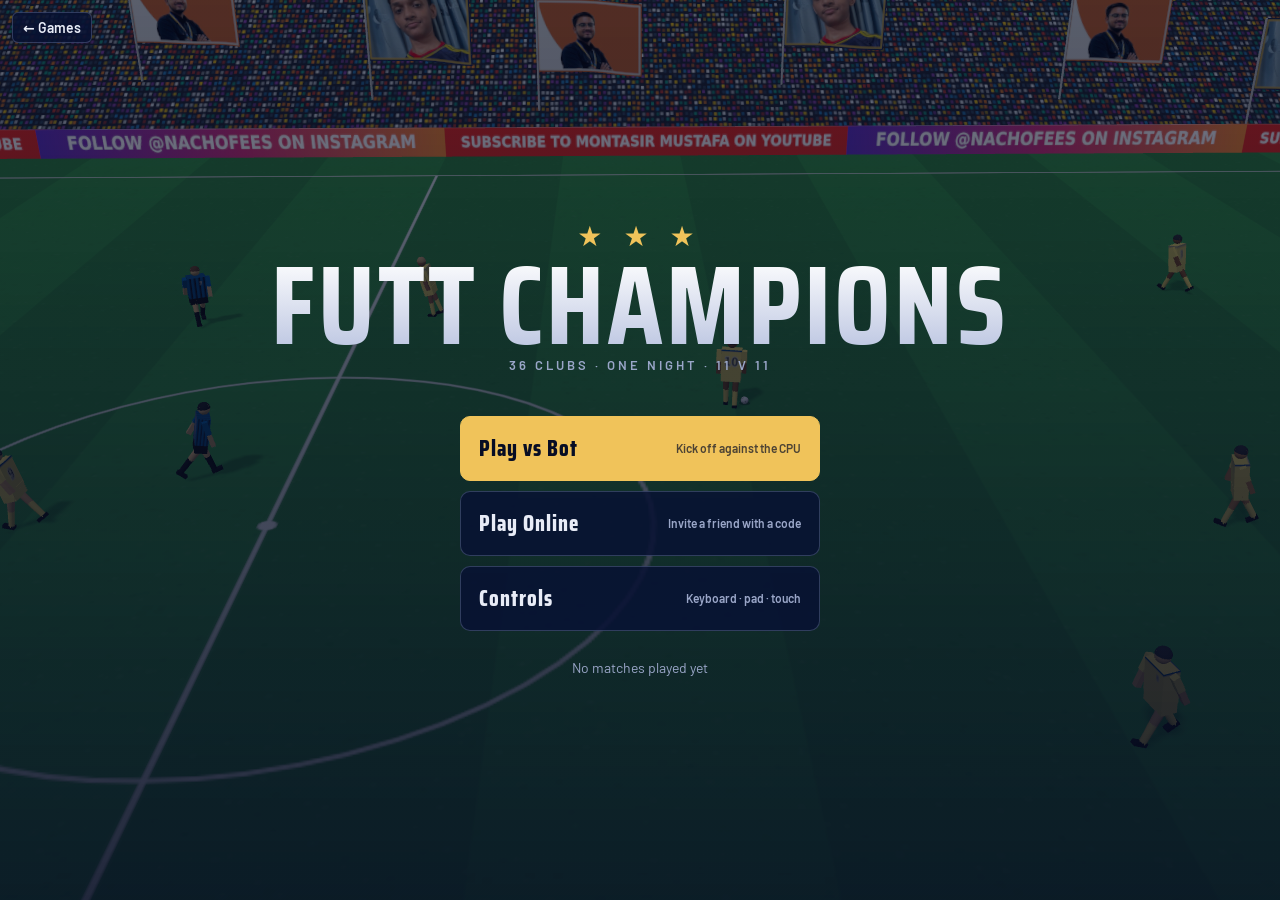
==== games/champions/index.html @ 83444373 "Champions phase 2: offside, fouls, cards, free kicks and penalties - Offside: positions are snapshot" ====
<!DOCTYPE html>
<html lang="en">
<head>
<meta charset="UTF-8">
<meta name="viewport" content="width=device-width, initial-scale=1.0, user-scalable=no, viewport-fit=cover">
<title>Futt Champions · Futt Sepia Games</title>
<link rel="preconnect" href="https://fonts.googleapis.com">
<link href="https://fonts.googleapis.com/css2?family=Saira+Condensed:wght@600;800&family=Barlow:wght@400;600;700&display=swap" rel="stylesheet">
<style>
  /* Night-match broadcast look: deep navy, silver type, a gold "star" accent */
  :root {
    --night: #070d24; --navy: #0f1c46; --panel: rgba(9, 18, 52, .86); --line: rgba(190, 205, 255, .22);
    --silver: #e8ecf7; --muted: #9aa6c8; --gold: #f0c35a; --you: #38bdf8; --them: #ff5d5d; --good: #4ade80;
    --display: "Saira Condensed", "Arial Narrow", "Roboto Condensed", system-ui, sans-serif;
    --body: "Barlow", system-ui, -apple-system, "Segoe UI", sans-serif;
    color-scheme: dark;
  }
  * { box-sizing: border-box; }
  html, body { margin: 0; height: 100%; overflow: hidden; background: var(--night); color: var(--silver); font-family: var(--body); }
  body { touch-action: none; user-select: none; -webkit-user-select: none; }
  #stage { position: fixed; inset: 0; }
  #stage canvas { display: block; }
  button { font: inherit; color: inherit; cursor: pointer; }
  button:focus-visible, input:focus-visible { outline: 2px solid var(--gold); outline-offset: 2px; }
  .hidden { display: none !important; }

  /* ---------- HUD ---------- */
  #hud { position: fixed; inset: 0; pointer-events: none; }
  .scoreboard {
    position: absolute; top: max(12px, env(safe-area-inset-top)); left: max(12px, env(safe-area-inset-left));
    display: flex; align-items: stretch; font-family: var(--display); font-weight: 800; font-size: 22px;
    background: var(--panel); border: 1px solid var(--line); border-radius: 8px; overflow: hidden;
    box-shadow: 0 6px 20px rgba(0,0,0,.35);
  }
  .sb-team { display: flex; align-items: center; gap: 8px; padding: 4px 12px; letter-spacing: .5px; }
  .sb-kit { width: 12px; height: 22px; border-radius: 2px; border: 1px solid rgba(255,255,255,.4); }
  .sb-red { color: #ff4d4d; font-size: 16px; letter-spacing: 1px; }
  .sb-red:empty { display: none; }
  .sb-score { background: var(--silver); color: var(--night); padding: 4px 12px; font-variant-numeric: tabular-nums; }
  .sb-clock { padding: 4px 12px; color: var(--gold); font-variant-numeric: tabular-nums; min-width: 56px; text-align: center; border-left: 1px solid var(--line); }
  #netStat { position: absolute; top: max(12px, env(safe-area-inset-top)); right: max(12px, env(safe-area-inset-right)); font-size: 13px; color: var(--muted); background: var(--panel); padding: 4px 10px; border-radius: 6px; }
  #banner {
    position: absolute; left: 50%; top: 26%; transform: translate(-50%, -50%);
    font-family: var(--display); font-weight: 800; text-align: center; text-shadow: 0 4px 24px rgba(0,0,0,.6);
    opacity: 0; transition: opacity .25s, transform .25s; white-space: nowrap;
  }
  #banner.show { opacity: 1; transform: translate(-50%, -50%) scale(1.04); }
  #banner .big { font-size: clamp(44px, 10vw, 110px); line-height: .95; letter-spacing: 2px; color: var(--gold); }
  #banner .small { font-size: clamp(16px, 2.6vw, 24px); color: var(--silver); letter-spacing: 1px; }
  #hint {
    position: absolute; left: 50%; bottom: max(18px, env(safe-area-inset-bottom)); transform: translateX(-50%);
    background: var(--panel); border: 1px solid var(--line); padding: 6px 14px; border-radius: 999px; font-size: 14px;
    opacity: 0; transition: opacity .3s; white-space: nowrap;
  }
  #hint.show { opacity: 1; }
  #power { position: absolute; left: 50%; bottom: max(58px, calc(env(safe-area-inset-bottom) + 50px)); transform: translateX(-50%); width: 220px; height: 10px; border-radius: 6px; background: rgba(0,0,0,.5); border: 1px solid var(--line); overflow: hidden; opacity: 0; }
  #power.show { opacity: 1; }
  #power i { display: block; height: 100%; width: 0; background: linear-gradient(90deg, var(--good), var(--gold) 70%, var(--them)); }
  #radar { position: absolute; right: max(12px, env(safe-area-inset-right)); bottom: max(12px, env(safe-area-inset-bottom)); width: 210px; height: 136px; border-radius: 6px; border: 1px solid var(--line); background: rgba(20, 70, 35, .55); }

  /* ---------- touch controls ---------- */
  #touch { position: fixed; inset: 0; pointer-events: none; display: none; }
  body.touch.playing #touch { display: block; }
  body.touch.playing #radar { width: 150px; height: 97px; top: max(54px, env(safe-area-inset-top)); bottom: auto; }
  .stick { position: absolute; left: max(22px, env(safe-area-inset-left)); bottom: max(22px, env(safe-area-inset-bottom)); width: 128px; height: 128px; border-radius: 50%; background: rgba(255,255,255,.12); border: 2px solid rgba(255,255,255,.35); pointer-events: auto; }
  .knob { position: absolute; left: 39px; top: 39px; width: 50px; height: 50px; border-radius: 50%; background: rgba(255,255,255,.75); }
  .tbtns { position: absolute; right: max(16px, env(safe-area-inset-right)); bottom: max(16px, env(safe-area-inset-bottom)); display: grid; grid-template-columns: repeat(3, 64px); gap: 10px; pointer-events: auto; }
  .tbtn { width: 64px; height: 64px; border-radius: 50%; border: 2px solid rgba(255,255,255,.5); background: rgba(15, 28, 70, .65); font-family: var(--display); font-weight: 800; font-size: 14px; letter-spacing: .5px; }
  .tbtn.down { background: rgba(240, 195, 90, .7); color: var(--night); }
  .tbtn.shoot { background: rgba(255, 93, 93, .55); }
  #touchPause { position: absolute; top: max(12px, env(safe-area-inset-top)); right: max(12px, env(safe-area-inset-right)); pointer-events: auto; width: 40px; height: 40px; border-radius: 8px; border: 1px solid var(--line); background: var(--panel); }

  /* ---------- screens ---------- */
  .screen {
    position: fixed; inset: 0; overflow-y: auto; display: flex; flex-direction: column; align-items: center;
    padding: max(20px, env(safe-area-inset-top)) max(16px, env(safe-area-inset-right)) max(20px, env(safe-area-inset-bottom)) max(16px, env(safe-area-inset-left));
    background: linear-gradient(180deg, rgba(7,13,36,.55), rgba(7,13,36,.88));
  }
  .screen.center { justify-content: center; }
  .wrap { width: 100%; max-width: 980px; display: flex; flex-direction: column; gap: 18px; }
  .back { position: fixed; top: max(12px, env(safe-area-inset-top)); left: max(12px, env(safe-area-inset-left)); color: var(--silver); text-decoration: none; font-weight: 600; font-size: 14px; padding: 6px 10px; border-radius: 6px; border: 1px solid var(--line); background: var(--panel); z-index: 5; }
  .logo { font-family: var(--display); font-weight: 800; text-align: center; line-height: .9; }
  .logo .star { color: var(--gold); font-size: 28px; letter-spacing: 8px; }
  .logo h1 { margin: 6px 0 4px; font-size: clamp(54px, 12vw, 112px); letter-spacing: 3px; background: linear-gradient(180deg, #ffffff, #b9c3e0); -webkit-background-clip: text; background-clip: text; color: transparent; }
  .logo p { margin: 0; font-family: var(--body); font-weight: 600; color: var(--muted); letter-spacing: 3px; text-transform: uppercase; font-size: 13px; }
  .menu { display: flex; flex-direction: column; gap: 10px; width: min(360px, 100%); margin: 26px auto 0; }
  .mbtn {
    display: flex; justify-content: space-between; align-items: center; padding: 14px 18px; border-radius: 10px;
    border: 1px solid var(--line); background: var(--panel); font-family: var(--display); font-weight: 800; font-size: 22px; letter-spacing: 1px; text-align: left;
  }
  .mbtn small { font-family: var(--body); font-weight: 600; font-size: 12px; color: var(--muted); letter-spacing: 0; }
  .mbtn:hover, .mbtn:focus-visible { border-color: var(--gold); background: rgba(240,195,90,.12); }
  .mbtn.primary { background: var(--gold); color: var(--night); border-color: var(--gold); }
  .mbtn.primary small { color: rgba(7,13,36,.7); }
  .record { text-align: center; color: var(--muted); font-size: 14px; margin-top: 10px; font-variant-numeric: tabular-nums; }
  h2 { font-family: var(--display); font-weight: 800; font-size: 34px; letter-spacing: 1px; margin: 0; text-wrap: balance; }
  .topbar { display: flex; justify-content: space-between; align-items: center; gap: 12px; flex-wrap: wrap; padding-top: 34px; }

  .matchup { display: grid; grid-template-columns: 1fr auto 1fr; gap: 12px; align-items: stretch; }
  .side {
    border: 2px solid var(--line); border-radius: 12px; background: var(--panel); padding: 14px; display: flex; gap: 12px; align-items: center; text-align: left; min-width: 0;
  }
  .side.picking { border-color: var(--gold); box-shadow: 0 0 0 3px rgba(240,195,90,.18); }
  .side .shirt { width: 44px; height: 54px; border-radius: 6px 6px 4px 4px; flex: none; border: 1px solid rgba(255,255,255,.35); }
  .side .lbl { font-size: 11px; letter-spacing: 2px; color: var(--muted); text-transform: uppercase; font-weight: 700; }
  .side .nm { font-family: var(--display); font-weight: 800; font-size: 24px; line-height: 1.05; overflow: hidden; text-overflow: ellipsis; white-space: nowrap; }
  .side .rt { font-size: 13px; color: var(--muted); }
  .vs { align-self: center; font-family: var(--display); font-weight: 800; color: var(--gold); font-size: 26px; }
  .opts { display: flex; gap: 18px; flex-wrap: wrap; align-items: center; }
  .seg { display: inline-flex; border: 1px solid var(--line); border-radius: 8px; overflow: hidden; }
  .seg button { border: 0; background: transparent; padding: 8px 14px; font-weight: 700; font-size: 14px; }
  .seg button.on { background: var(--silver); color: var(--night); }
  .optlbl { font-size: 12px; letter-spacing: 1.5px; text-transform: uppercase; color: var(--muted); font-weight: 700; margin-right: 8px; }
  .search { flex: 1; min-width: 160px; padding: 9px 12px; border-radius: 8px; border: 1px solid var(--line); background: rgba(0,0,0,.25); color: var(--silver); font: inherit; }
  .grid { display: grid; grid-template-columns: repeat(auto-fill, minmax(150px, 1fr)); gap: 8px; }
  .club { display: flex; align-items: center; gap: 10px; padding: 8px 10px; border-radius: 8px; border: 1px solid var(--line); background: rgba(9,18,52,.7); text-align: left; min-width: 0; }
  .club:hover, .club:focus-visible { border-color: var(--silver); }
  .club.sel-you { border-color: var(--you); box-shadow: inset 0 0 0 1px var(--you); }
  .club.sel-them { border-color: var(--them); box-shadow: inset 0 0 0 1px var(--them); }
  .club .shirt { width: 22px; height: 28px; border-radius: 4px 4px 2px 2px; flex: none; border: 1px solid rgba(255,255,255,.35); }
  .club .cn { font-weight: 700; font-size: 14px; line-height: 1.15; overflow: hidden; text-overflow: ellipsis; white-space: nowrap; }
  .club .cm { font-size: 11px; color: var(--muted); font-variant-numeric: tabular-nums; }
  .club > div { min-width: 0; }
  .actions { display: flex; gap: 10px; justify-content: flex-end; flex-wrap: wrap; position: sticky; bottom: 0; padding: 12px 0 4px; background: linear-gradient(180deg, transparent, rgba(7,13,36,.95) 40%); }
  .btn { padding: 12px 22px; border-radius: 10px; border: 1px solid var(--line); background: var(--panel); font-family: var(--display); font-weight: 800; font-size: 20px; letter-spacing: 1px; }
  .btn.primary { background: var(--gold); color: var(--night); border-color: var(--gold); }
  .btn:disabled { opacity: .45; cursor: not-allowed; }

  .card { width: min(520px, 100%); background: var(--panel); border: 1px solid var(--line); border-radius: 14px; padding: 22px; display: flex; flex-direction: column; gap: 14px; }
  .result { display: grid; grid-template-columns: 1fr auto 1fr; align-items: center; gap: 10px; font-family: var(--display); font-weight: 800; }
  .result .t { font-size: 22px; text-align: center; overflow: hidden; text-overflow: ellipsis; }
  .result .s { font-size: 54px; color: var(--gold); font-variant-numeric: tabular-nums; }
  .stats { width: 100%; border-collapse: collapse; font-variant-numeric: tabular-nums; }
  .stats td { padding: 6px 4px; border-top: 1px solid var(--line); }
  .stats td:first-child, .stats td:last-child { width: 60px; font-weight: 700; }
  .stats td:last-child { text-align: right; }
  .stats td:nth-child(2) { text-align: center; color: var(--muted); font-size: 13px; text-transform: uppercase; letter-spacing: 1px; }
  .scorers { color: var(--muted); font-size: 14px; text-align: center; }
  .keys { display: grid; grid-template-columns: auto 1fr; gap: 6px 16px; font-size: 15px; }
  .keys kbd { font-family: var(--body); font-weight: 700; background: rgba(255,255,255,.1); border: 1px solid var(--line); border-radius: 5px; padding: 1px 7px; font-size: 13px; white-space: nowrap; }
  .note { color: var(--muted); font-size: 13px; line-height: 1.5; margin: 0; }
  @media (max-width: 640px) {
    .matchup { grid-template-columns: 1fr; }
    .vs { display: none; }
    #radar { width: 150px; height: 97px; }
    .scoreboard { font-size: 18px; }
  }
  @media (prefers-reduced-motion: reduce) { #banner, #hint { transition: none; } }
</style>
</head>
<body>
<div id="stage"></div>

<div id="hud" class="hidden">
  <div class="scoreboard">
    <div class="sb-team"><span class="sb-kit" id="sbKitH"></span><span id="sbH">HOM</span><span class="sb-red" id="sbRedH"></span></div>
    <div class="sb-score"><span id="sbScore">0 - 0</span></div>
    <div class="sb-team"><span class="sb-red" id="sbRedA"></span><span id="sbA">AWY</span><span class="sb-kit" id="sbKitA"></span></div>
    <div class="sb-clock" id="sbClock">0'</div>
  </div>
  <div id="netStat" class="hidden"></div>
  <div id="banner"><div class="big" id="bnBig"></div><div class="small" id="bnSmall"></div></div>
  <div id="power"><i id="powerFill"></i></div>
  <div id="hint"></div>
  <canvas id="radar" width="420" height="272"></canvas>
</div>

<div id="touch">
  <div class="stick"><div class="knob"></div></div>
  <div class="tbtns">
    <button class="tbtn" data-act="switch">SWITCH</button>
    <button class="tbtn" data-act="through">THRU</button>
    <button class="tbtn" data-act="sprint">SPRINT</button>
    <span></span>
    <button class="tbtn" data-act="pass">PASS</button>
    <button class="tbtn shoot" data-act="shoot">SHOOT</button>
  </div>
  <button id="touchPause" aria-label="Pause">❚❚</button>
</div>

<!-- main menu -->
<section class="screen center" id="scrTitle">
  <a class="back" href="../../index.html">← Games</a>
  <div class="wrap">
    <div class="logo">
      <div class="star">★ ★ ★</div>
      <h1>FUTT CHAMPIONS</h1>
      <p>36 clubs · one night · 11 v 11</p>
    </div>
    <div class="menu">
      <button class="mbtn primary" id="btnBot">Play vs Bot <small>Kick off against the CPU</small></button>
      <button class="mbtn" id="btnOnline">Play Online <small>Invite a friend with a code</small></button>
      <button class="mbtn" id="btnControls">Controls <small>Keyboard · pad · touch</small></button>
    </div>
    <div class="record" id="record"></div>
  </div>
</section>

<!-- team select -->
<section class="screen hidden" id="scrTeams">
  <div class="wrap">
    <div class="topbar">
      <h2 id="teamsTitle">Choose your clubs</h2>
      <button class="btn" id="teamsBack">Back</button>
    </div>
    <div class="matchup">
      <button class="side picking" id="sideYou"><span class="shirt"></span><span><div class="lbl">You</div><div class="nm">—</div><div class="rt"></div></span></button>
      <div class="vs">VS</div>
      <button class="side" id="sideThem"><span class="shirt"></span><span><div class="lbl">Opponent</div><div class="nm">—</div><div class="rt"></div></span></button>
    </div>
    <div class="opts" id="botOpts">
      <span><span class="optlbl">Difficulty</span><span class="seg" id="segDiff"><button data-v="easy">Easy</button><button data-v="normal" class="on">Normal</button><button data-v="hard">Hard</button></span></span>
      <span><span class="optlbl">Match</span><span class="seg" id="segLen"><button data-v="90">3 min</button><button data-v="180" class="on">6 min</button><button data-v="300">10 min</button></span></span>
      <button class="btn" id="btnRandom" style="font-size:16px;padding:8px 14px">Random opponent</button>
    </div>
    <input class="search" id="search" placeholder="Search clubs or countries (e.g. ENG)" aria-label="Search clubs" autocomplete="off">
    <div class="grid" id="clubGrid"></div>
    <div class="actions"><button class="btn primary" id="btnKickoff">Kick Off ▸</button></div>
  </div>
</section>

<!-- online lobby (filled in by net.js) -->
<section class="screen hidden" id="scrOnline">
  <div class="wrap" id="onlineWrap"></div>
</section>

<!-- controls -->
<section class="screen center hidden" id="scrControls">
  <div class="card">
    <h2>Controls</h2>
    <div class="keys">
      <span><kbd>W A S D</kbd> / <kbd>Arrows</kbd></span><span>Move</span>
      <span><kbd>Shift</kbd></span><span>Sprint</span>
      <span><kbd>J</kbd> / <kbd>Z</kbd></span><span>Pass · tackle when defending</span>
      <span><kbd>L</kbd> / <kbd>C</kbd></span><span>Through ball</span>
      <span><kbd>K</kbd> / <kbd>X</kbd> (hold)</span><span>Shoot (hold for power) · hold sideways to curl a finesse shot · slide tackle when defending</span>
      <span><kbd>Q</kbd> / <kbd>Space</kbd></span><span>Switch player · hold on the ball to shield it · cycle curl at free kicks</span>
      <span><kbd>P</kbd> / <kbd>Esc</kbd></span><span>Pause</span>
      <span><kbd>M</kbd></span><span>Mute sound</span>
    </div>
    <p class="note">Gamepad: left stick move, A pass, B shoot, Y through ball, LB switch, RB/RT sprint, Start pause.<br>
      Touch: stick on the left, buttons on the right. Pass and shoot in the direction you are holding. Hold sideways while shooting to curl it at a post.<br>
      Press Shoot or Pass as a high ball or pass arrives to head it, volley it or play it first time. Free kicks near goal and penalties: aim the gold target, set curl with Switch, hold Shoot for power.</p>
    <button class="btn primary" id="controlsBack">Got it</button>
  </div>
</section>

<!-- pause -->
<section class="screen center hidden" id="scrPause">
  <div class="card">
    <h2>Paused</h2>
    <button class="mbtn primary" id="btnResume">Resume</button>
    <button class="mbtn" id="btnRestart">Restart match</button>
    <button class="mbtn" id="btnQuit">Quit to menu</button>
  </div>
</section>

<!-- full time -->
<section class="screen center hidden" id="scrFull">
  <div class="card">
    <div class="optlbl" style="text-align:center" id="ftLabel">Full time</div>
    <div class="result"><div class="t" id="ftH"></div><div class="s" id="ftScore"></div><div class="t" id="ftA"></div></div>
    <div class="scorers" id="ftScorers"></div>
    <table class="stats" id="ftStats"></table>
    <div class="menu" style="margin-top:4px" id="ftBtns"></div>
  </div>
</section>

<script src="../shared/lib/three.min.js"></script>
<script src="../shared/lib/peerjs.min.js"></script>
<script src="js/teams.js"></script>
<script src="js/flags.js"></script>
<script src="js/sim.js"></script>
<script src="js/render.js"></script>
<script src="js/audio.js"></script>
<script src="js/input.js"></script>
<script src="js/net.js"></script>
<script src="js/app.js"></script>
</body>
</html>
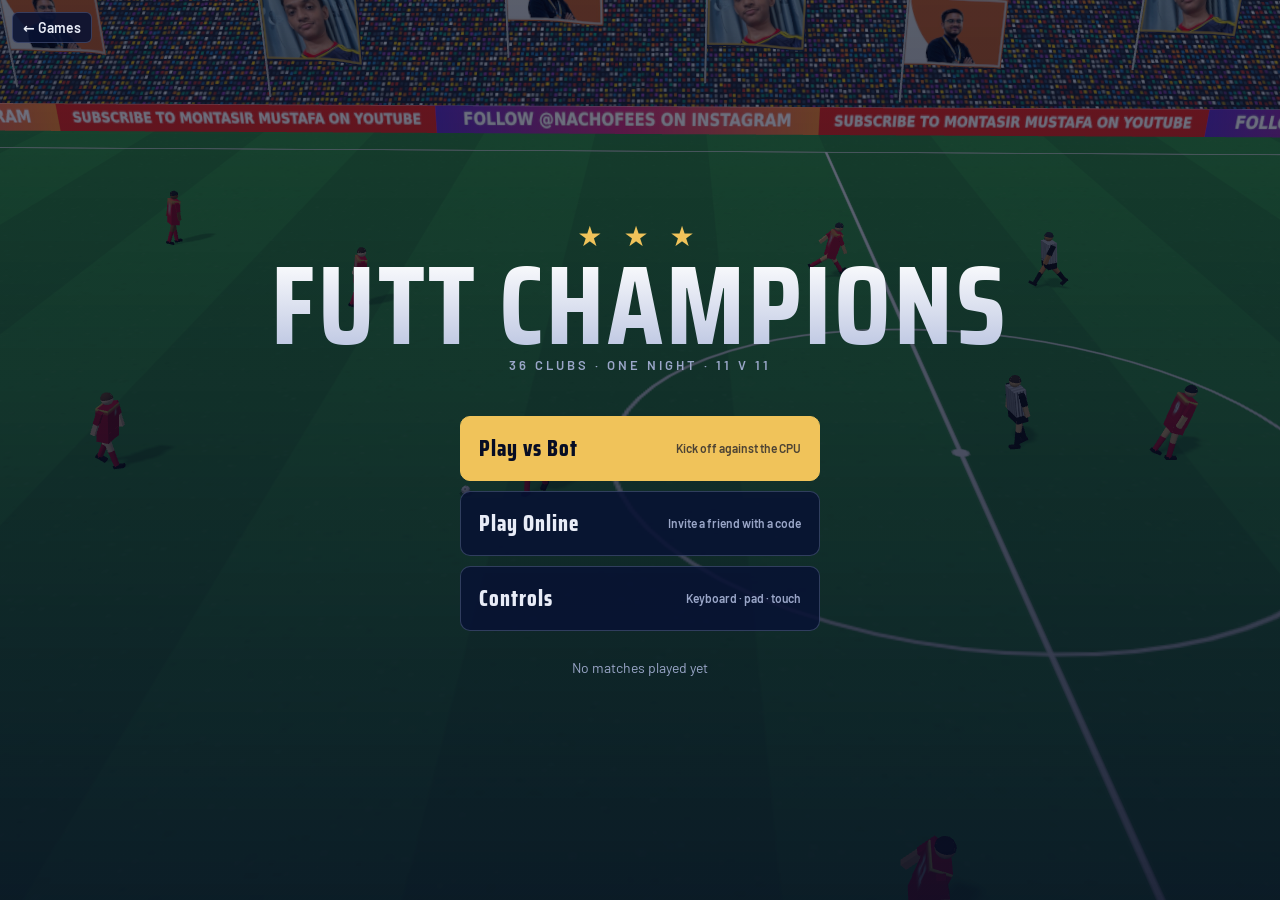
==== commit 28c997b3: "Champions phase 3: lob/cross, fake shot, knock-on, second-man press - Lob key (I/V, gamepad X, touch" ====
--- a/games/champions/index.html
+++ b/games/champions/index.html
@@ -171,7 +171,7 @@
     <button class="tbtn" data-act="switch">SWITCH</button>
     <button class="tbtn" data-act="through">THRU</button>
     <button class="tbtn" data-act="sprint">SPRINT</button>
-    <span></span>
+    <button class="tbtn" data-act="lob">LOB</button>
     <button class="tbtn" data-act="pass">PASS</button>
     <button class="tbtn shoot" data-act="shoot">SHOOT</button>
   </div>
@@ -233,12 +233,15 @@
       <span><kbd>Shift</kbd></span><span>Sprint</span>
       <span><kbd>J</kbd> / <kbd>Z</kbd></span><span>Pass · tackle when defending</span>
       <span><kbd>L</kbd> / <kbd>C</kbd></span><span>Through ball</span>
+      <span><kbd>I</kbd> / <kbd>V</kbd></span><span>Lob pass · whipped cross from wide in the final third</span>
+      <span><kbd>K</kbd> then <kbd>J</kbd></span><span>Fake shot (press Pass while charging a shot)</span>
+      <span><kbd>Shift</kbd> ×2</span><span>Knock the ball ~5 m ahead and chase it</span>
       <span><kbd>K</kbd> / <kbd>X</kbd> (hold)</span><span>Shoot (hold for power) · hold sideways to curl a finesse shot · slide tackle when defending</span>
-      <span><kbd>Q</kbd> / <kbd>Space</kbd></span><span>Switch player · hold on the ball to shield it · cycle curl at free kicks</span>
+      <span><kbd>Q</kbd> / <kbd>Space</kbd></span><span>Switch player · hold on the ball to shield it · hold when defending to send a team-mate to press · cycle curl at free kicks</span>
       <span><kbd>P</kbd> / <kbd>Esc</kbd></span><span>Pause</span>
       <span><kbd>M</kbd></span><span>Mute sound</span>
     </div>
-    <p class="note">Gamepad: left stick move, A pass, B shoot, Y through ball, LB switch, RB/RT sprint, Start pause.<br>
+    <p class="note">Gamepad: left stick move, A pass, B shoot, X lob/cross, Y through ball, LB switch (hold: shield / team-mate press), RB/RT sprint (double-tap: knock-on), Start pause.<br>
       Touch: stick on the left, buttons on the right. Pass and shoot in the direction you are holding. Hold sideways while shooting to curl it at a post.<br>
       Press Shoot or Pass as a high ball or pass arrives to head it, volley it or play it first time. Free kicks near goal and penalties: aim the gold target, set curl with Switch, hold Shoot for power.</p>
     <button class="btn primary" id="controlsBack">Got it</button>
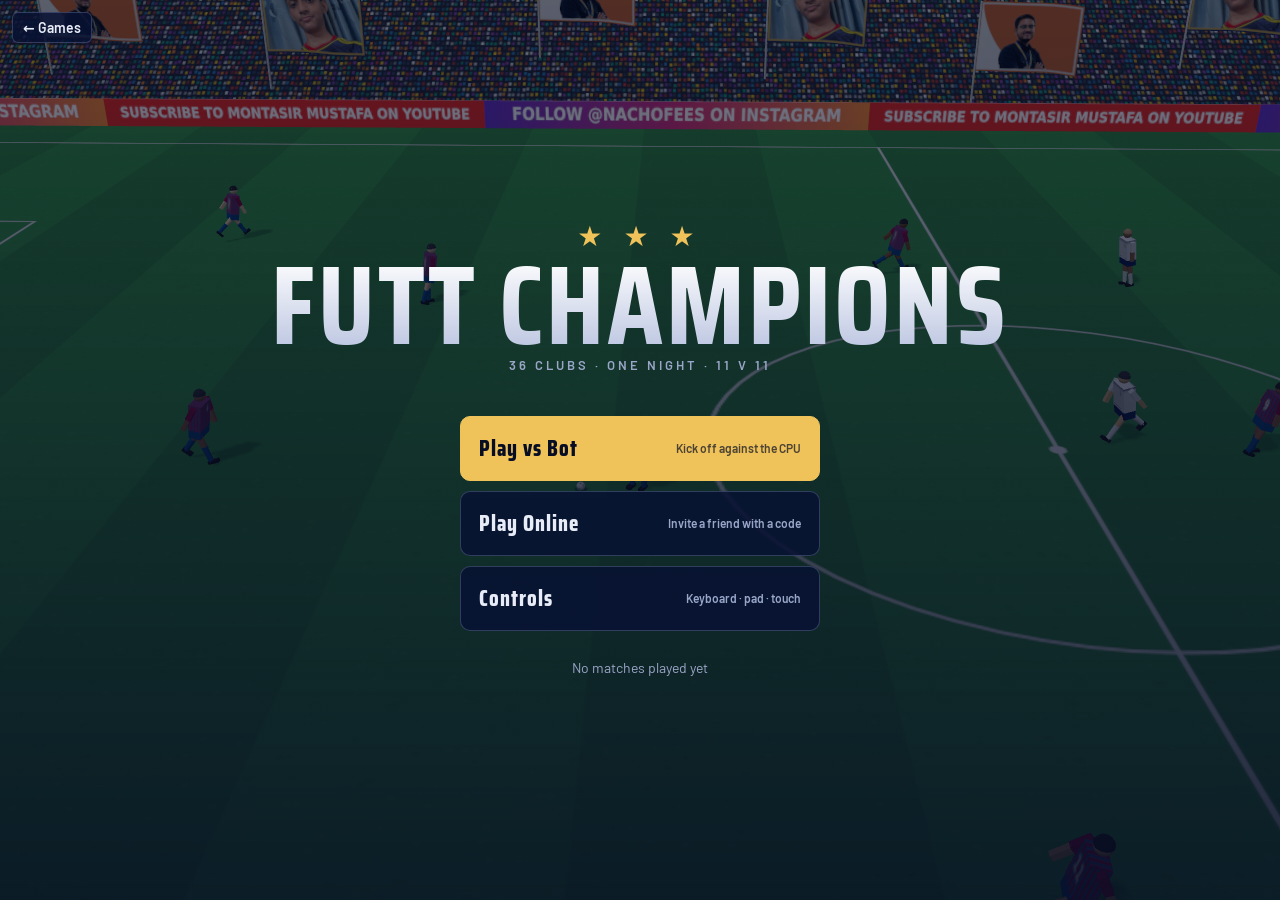
==== commit 7a03f632: "Champions phase 4: reactive nets, broadcast camera, animation polish - Goal nets are spring grids (b" ====
--- a/games/champions/index.html
+++ b/games/champions/index.html
@@ -53,6 +53,8 @@
     opacity: 0; transition: opacity .3s; white-space: nowrap;
   }
   #hint.show { opacity: 1; }
+  #replayTag { position: absolute; top: max(14px, env(safe-area-inset-top)); left: 50%; transform: translateX(-50%); font-family: var(--display); font-weight: 800; letter-spacing: 3px; color: var(--gold); background: var(--panel); border: 1px solid var(--line); padding: 4px 14px; border-radius: 6px; opacity: 0; transition: opacity .2s; }
+  #replayTag.show { opacity: 1; }
   #power { position: absolute; left: 50%; bottom: max(58px, calc(env(safe-area-inset-bottom) + 50px)); transform: translateX(-50%); width: 220px; height: 10px; border-radius: 6px; background: rgba(0,0,0,.5); border: 1px solid var(--line); overflow: hidden; opacity: 0; }
   #power.show { opacity: 1; }
   #power i { display: block; height: 100%; width: 0; background: linear-gradient(90deg, var(--good), var(--gold) 70%, var(--them)); }
@@ -162,6 +164,7 @@
   <div id="banner"><div class="big" id="bnBig"></div><div class="small" id="bnSmall"></div></div>
   <div id="power"><i id="powerFill"></i></div>
   <div id="hint"></div>
+  <div id="replayTag">● REPLAY</div>
   <canvas id="radar" width="420" height="272"></canvas>
 </div>
 
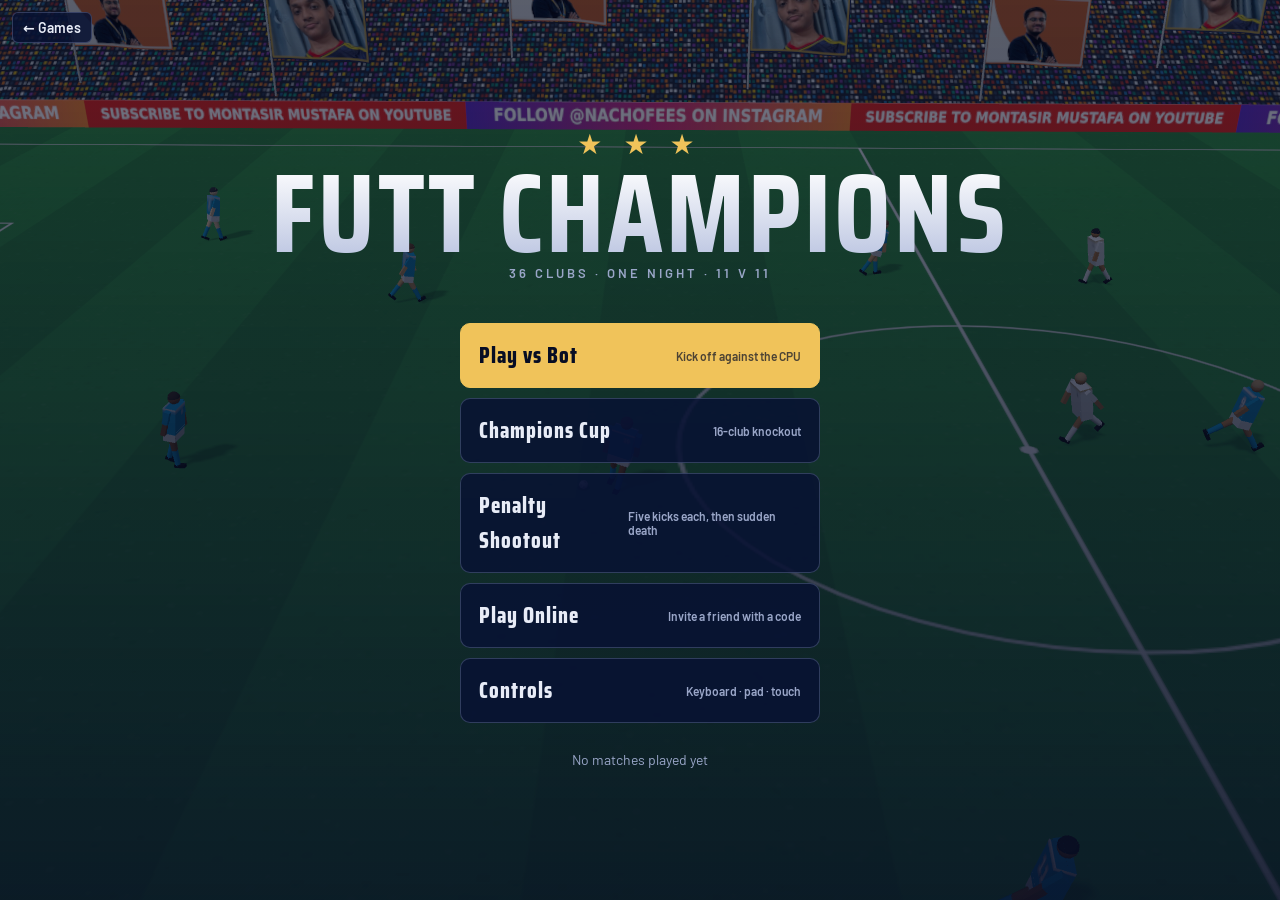
==== commit 23e330a4: "Champions phase 6: Champions Cup, penalty shootout, stamina, mentality - Champions Cup: 16-club sing" ====
--- a/games/champions/index.html
+++ b/games/champions/index.html
@@ -141,10 +141,35 @@
   .keys { display: grid; grid-template-columns: auto 1fr; gap: 6px 16px; font-size: 15px; }
   .keys kbd { font-family: var(--body); font-weight: 700; background: rgba(255,255,255,.1); border: 1px solid var(--line); border-radius: 5px; padding: 1px 7px; font-size: 13px; white-space: nowrap; }
   .note { color: var(--muted); font-size: 13px; line-height: 1.5; margin: 0; }
+  .sb-ment { padding: 4px 10px; border-left: 1px solid var(--line); font-size: 15px; color: var(--muted); display: flex; align-items: center; }
+  .sb-ment.att { color: #ff8a65; } .sb-ment.def { color: #7dd3fc; }
+  #stamina { position: absolute; left: max(12px, env(safe-area-inset-left)); top: calc(max(12px, env(safe-area-inset-top)) + 46px); display: flex; align-items: center; gap: 8px; font-size: 11px; letter-spacing: 1.5px; font-weight: 700; color: var(--muted); }
+  #stamina i { width: 120px; height: 7px; background: rgba(0,0,0,.45); border: 1px solid var(--line); border-radius: 4px; overflow: hidden; }
+  #stamina b { display: block; height: 100%; width: 100%; background: linear-gradient(90deg, var(--them), var(--gold) 40%, var(--good)); background-size: 120px 100%; }
+  #stamina.hidden-bar { visibility: hidden; }
+  #soBoard { position: absolute; top: calc(max(12px, env(safe-area-inset-top)) + 46px); left: 50%; transform: translateX(-50%); background: var(--panel); border: 1px solid var(--line); border-radius: 10px; padding: 8px 14px; display: grid; grid-template-columns: auto auto auto; gap: 4px 12px; align-items: center; font-family: var(--display); font-weight: 800; font-size: 18px; }
+  #soBoard .dots { display: flex; gap: 5px; }
+  #soBoard .dot { width: 13px; height: 13px; border-radius: 50%; border: 2px solid var(--muted); }
+  #soBoard .dot.g { background: var(--good); border-color: var(--good); }
+  #soBoard .dot.x { background: var(--them); border-color: var(--them); }
+  #touchTac { position: absolute; top: max(12px, env(safe-area-inset-top)); right: calc(max(12px, env(safe-area-inset-right)) + 48px); pointer-events: auto; height: 40px; padding: 0 10px; border-radius: 8px; border: 1px solid var(--line); background: var(--panel); font-family: var(--display); font-weight: 800; }
+  .bracket { display: grid; grid-template-columns: repeat(4, minmax(150px, 1fr)); gap: 14px; overflow-x: auto; padding-bottom: 6px; }
+  .round { display: flex; flex-direction: column; gap: 8px; justify-content: space-around; min-width: 0; }
+  .tie { background: var(--panel); border: 1px solid var(--line); border-radius: 8px; padding: 4px 8px; display: flex; flex-direction: column; gap: 2px; }
+  .tie.mine { border-color: var(--gold); box-shadow: 0 0 0 1px var(--gold); }
+  .tie.tbd { color: var(--muted); font-size: 13px; padding: 10px; text-align: center; }
+  .bt { display: grid; grid-template-columns: 16px 1fr auto; gap: 8px; align-items: center; font-weight: 700; font-size: 14px; }
+  .bt .shirt { width: 14px; height: 18px; border-radius: 3px; border: 1px solid rgba(255,255,255,.35); }
+  .bt.lose { opacity: .45; } .bt.win .bn { color: var(--gold); }
+  .bt .bs { font-variant-numeric: tabular-nums; } .bt small { color: var(--muted); margin-left: 3px; font-weight: 600; }
+  #confetti { position: fixed; inset: 0; width: 100%; height: 100%; pointer-events: none; }
+  .trophy-card { align-items: center; text-align: center; position: relative; }
+  .trophy { width: 140px; height: 175px; filter: drop-shadow(0 8px 24px rgba(240,195,90,.45)); }
   @media (max-width: 640px) {
     .matchup { grid-template-columns: 1fr; }
     .vs { display: none; }
     #radar { width: 150px; height: 97px; }
+    .sb-ment { display: none; }
     .scoreboard { font-size: 18px; }
   }
   @media (prefers-reduced-motion: reduce) { #banner, #hint { transition: none; } }
@@ -159,7 +184,10 @@
     <div class="sb-score"><span id="sbScore">0 - 0</span></div>
     <div class="sb-team"><span class="sb-red" id="sbRedA"></span><span id="sbA">AWY</span><span class="sb-kit" id="sbKitA"></span></div>
     <div class="sb-clock" id="sbClock">0'</div>
-  </div>
+    <div class="sb-ment" id="sbMent" title="Your team's mentality (1 / 2 / 3)">BAL</div>
+  </div>
+  <div id="soBoard" class="hidden"></div>
+  <div id="stamina"><span>STAMINA</span><i><b id="staminaFill"></b></i></div>
   <div id="netStat" class="hidden"></div>
   <div id="banner"><div class="big" id="bnBig"></div><div class="small" id="bnSmall"></div></div>
   <div id="power"><i id="powerFill"></i></div>
@@ -179,6 +207,7 @@
     <button class="tbtn shoot" data-act="shoot">SHOOT</button>
   </div>
   <button id="touchPause" aria-label="Pause">❚❚</button>
+  <button id="touchTac" aria-label="Change mentality">BAL</button>
 </div>
 
 <!-- main menu -->
@@ -192,6 +221,8 @@
     </div>
     <div class="menu">
       <button class="mbtn primary" id="btnBot">Play vs Bot <small>Kick off against the CPU</small></button>
+      <button class="mbtn" id="btnCup">Champions Cup <small id="cupSub">16-club knockout</small></button>
+      <button class="mbtn" id="btnShootout">Penalty Shootout <small>Five kicks each, then sudden death</small></button>
       <button class="mbtn" id="btnOnline">Play Online <small>Invite a friend with a code</small></button>
       <button class="mbtn" id="btnControls">Controls <small>Keyboard · pad · touch</small></button>
     </div>
@@ -219,6 +250,32 @@
     <input class="search" id="search" placeholder="Search clubs or countries (e.g. ENG)" aria-label="Search clubs" autocomplete="off">
     <div class="grid" id="clubGrid"></div>
     <div class="actions"><button class="btn primary" id="btnKickoff">Kick Off ▸</button></div>
+  </div>
+</section>
+
+<!-- Champions Cup bracket (filled in by modes.js) -->
+<section class="screen hidden" id="scrCup">
+  <div class="wrap" id="cupWrap"></div>
+</section>
+
+<!-- trophy celebration -->
+<section class="screen center hidden" id="scrTrophy">
+  <canvas id="confetti" aria-hidden="true"></canvas>
+  <div class="card trophy-card">
+    <svg class="trophy" viewBox="0 0 120 150" aria-hidden="true">
+      <defs><linearGradient id="tg" x1="0" x2="1"><stop offset="0" stop-color="#b8892a"/><stop offset=".45" stop-color="#ffe7a3"/><stop offset="1" stop-color="#a87a1f"/></linearGradient></defs>
+      <path d="M22 18 h76 v20 c0 26 -16 44 -38 48 c-22 -4 -38 -22 -38 -48z" fill="url(#tg)"/>
+      <path d="M22 26 c-16 0 -18 26 4 34" fill="none" stroke="url(#tg)" stroke-width="7"/>
+      <path d="M98 26 c16 0 18 26 -4 34" fill="none" stroke="url(#tg)" stroke-width="7"/>
+      <rect x="54" y="86" width="12" height="22" fill="url(#tg)"/>
+      <rect x="36" y="108" width="48" height="10" rx="2" fill="url(#tg)"/>
+      <rect x="30" y="118" width="60" height="18" rx="3" fill="#2a1d0e"/>
+      <text x="60" y="58" text-anchor="middle" font-family="Georgia, serif" font-size="18" fill="#7a5512">★</text>
+    </svg>
+    <div class="optlbl">Futt Champions Cup winners</div>
+    <div style="display:flex;align-items:center;gap:12px;justify-content:center"><span class="shirt" id="trophyKit" style="width:28px;height:36px;border-radius:5px;border:1px solid rgba(255,255,255,.4)"></span><h2 id="trophyTeam" style="font-size:40px"></h2></div>
+    <p class="note" id="trophyNote"></p>
+    <button class="btn primary" id="trophyDone">Back to the bracket</button>
   </div>
 </section>
 
@@ -242,9 +299,10 @@
       <span><kbd>K</kbd> / <kbd>X</kbd> (hold)</span><span>Shoot (hold for power) · hold sideways to curl a finesse shot · slide tackle when defending</span>
       <span><kbd>Q</kbd> / <kbd>Space</kbd></span><span>Switch player · hold on the ball to shield it · hold when defending to send a team-mate to press · cycle curl at free kicks</span>
       <span><kbd>P</kbd> / <kbd>Esc</kbd></span><span>Pause</span>
+      <span><kbd>1</kbd> <kbd>2</kbd> <kbd>3</kbd></span><span>Mentality: defensive · balanced · attacking</span>
       <span><kbd>M</kbd></span><span>Mute sound</span>
     </div>
-    <p class="note">Gamepad: left stick move, A pass, B shoot, X lob/cross, Y through ball, LB switch (hold: shield / team-mate press), RB/RT sprint (double-tap: knock-on), Start pause.<br>
+    <p class="note">Gamepad: left stick move, A pass, B shoot, X lob/cross, Y through ball, LB switch (hold: shield / team-mate press), RB/RT sprint (double-tap: knock-on), D-pad up/left-right/down mentality, Start pause.<br>
       Touch: stick on the left, buttons on the right. Pass and shoot in the direction you are holding. Hold sideways while shooting to curl it at a post.<br>
       Press Shoot or Pass as a high ball or pass arrives to head it, volley it or play it first time. Free kicks near goal and penalties: aim the gold target, set curl with Switch, hold Shoot for power.</p>
     <button class="btn primary" id="controlsBack">Got it</button>
@@ -281,6 +339,7 @@
 <script src="js/audio.js"></script>
 <script src="js/input.js"></script>
 <script src="js/net.js"></script>
+<script src="js/modes.js"></script>
 <script src="js/app.js"></script>
 </body>
 </html>
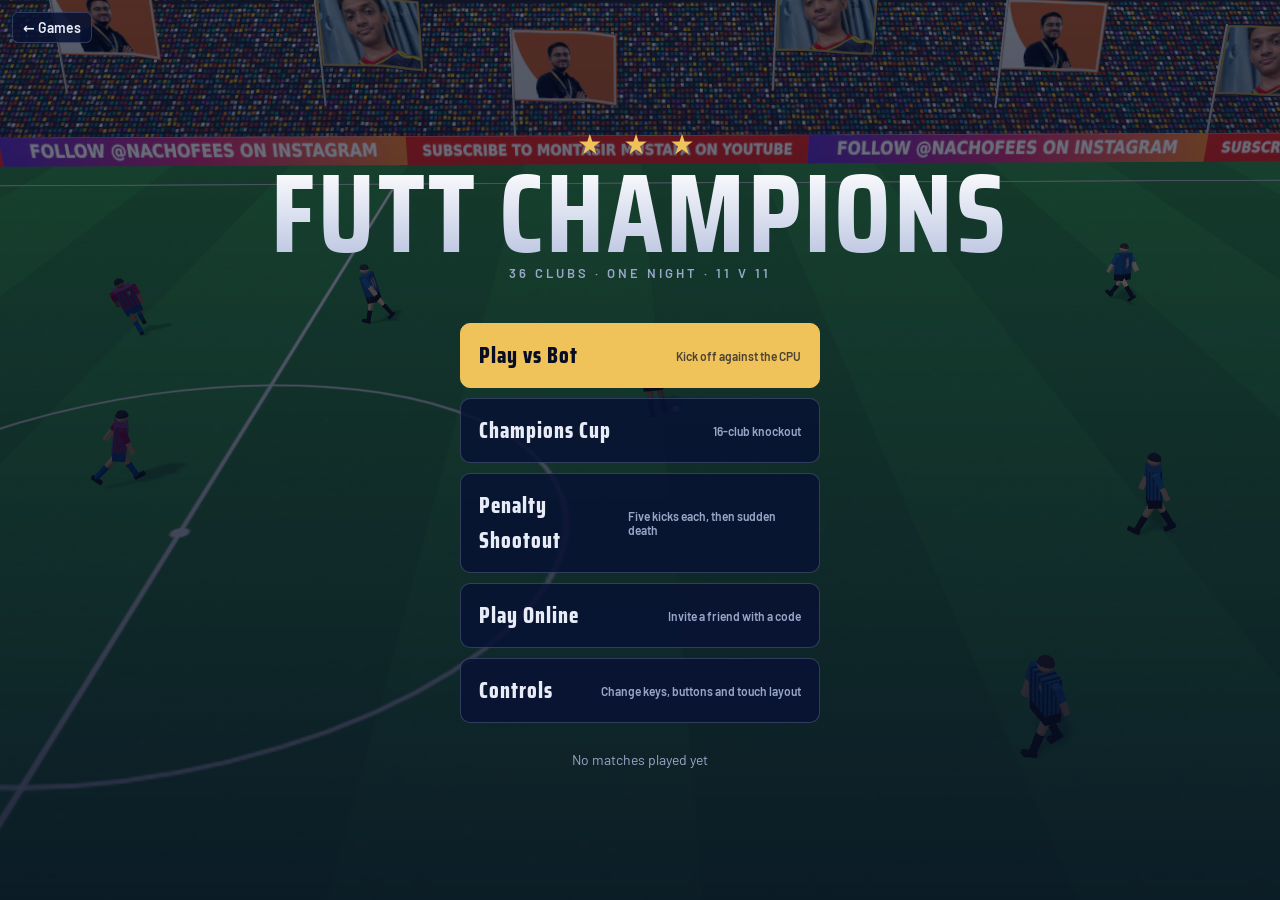
==== commit 548980db: "Champions: customisable controls - Controls screen (main menu and pause menu) with Keyboard, Gamepad" ====
--- a/games/champions/index.html
+++ b/games/champions/index.html
@@ -64,10 +64,14 @@
   #touch { position: fixed; inset: 0; pointer-events: none; display: none; }
   body.touch.playing #touch { display: block; }
   body.touch.playing #radar { width: 150px; height: 97px; top: max(54px, env(safe-area-inset-top)); bottom: auto; }
-  .stick { position: absolute; left: max(22px, env(safe-area-inset-left)); bottom: max(22px, env(safe-area-inset-bottom)); width: 128px; height: 128px; border-radius: 50%; background: rgba(255,255,255,.12); border: 2px solid rgba(255,255,255,.35); pointer-events: auto; }
-  .knob { position: absolute; left: 39px; top: 39px; width: 50px; height: 50px; border-radius: 50%; background: rgba(255,255,255,.75); }
-  .tbtns { position: absolute; right: max(16px, env(safe-area-inset-right)); bottom: max(16px, env(safe-area-inset-bottom)); display: grid; grid-template-columns: repeat(3, 64px); gap: 10px; pointer-events: auto; }
-  .tbtn { width: 64px; height: 64px; border-radius: 50%; border: 2px solid rgba(255,255,255,.5); background: rgba(15, 28, 70, .65); font-family: var(--display); font-weight: 800; font-size: 14px; letter-spacing: .5px; }
+  body { --tb: 64px; --st: 128px; }
+  body.touch-s { --tb: 54px; --st: 108px; } body.touch-l { --tb: 76px; --st: 152px; }
+  .stick { position: absolute; left: max(22px, env(safe-area-inset-left)); bottom: max(22px, env(safe-area-inset-bottom)); width: var(--st); height: var(--st); border-radius: 50%; background: rgba(255,255,255,.12); border: 2px solid rgba(255,255,255,.35); pointer-events: auto; }
+  .knob { position: absolute; left: calc((var(--st) - 50px) / 2); top: calc((var(--st) - 50px) / 2); width: 50px; height: 50px; border-radius: 50%; background: rgba(255,255,255,.75); }
+  .tbtns { position: absolute; right: max(16px, env(safe-area-inset-right)); bottom: max(16px, env(safe-area-inset-bottom)); display: grid; grid-template-columns: repeat(3, var(--tb)); gap: 10px; pointer-events: auto; }
+  body.touch-swap .stick { left: auto; right: max(22px, env(safe-area-inset-right)); }
+  body.touch-swap .tbtns { right: auto; left: max(16px, env(safe-area-inset-left)); }
+  .tbtn { width: var(--tb); height: var(--tb); border-radius: 50%; border: 2px solid rgba(255,255,255,.5); background: rgba(15, 28, 70, .65); font-family: var(--display); font-weight: 800; font-size: 14px; letter-spacing: .5px; }
   .tbtn.down { background: rgba(240, 195, 90, .7); color: var(--night); }
   .tbtn.shoot { background: rgba(255, 93, 93, .55); }
   #touchPause { position: absolute; top: max(12px, env(safe-area-inset-top)); right: max(12px, env(safe-area-inset-right)); pointer-events: auto; width: 40px; height: 40px; border-radius: 8px; border: 1px solid var(--line); background: var(--panel); }
@@ -165,7 +169,26 @@
   #confetti { position: fixed; inset: 0; width: 100%; height: 100%; pointer-events: none; }
   .trophy-card { align-items: center; text-align: center; position: relative; }
   .trophy { width: 140px; height: 175px; filter: drop-shadow(0 8px 24px rgba(240,195,90,.45)); }
+  .tabs { display: flex; gap: 6px; flex-wrap: wrap; border-bottom: 1px solid var(--line); }
+  .tabs button { border: 0; background: transparent; padding: 10px 14px; font-weight: 700; color: var(--muted); border-bottom: 3px solid transparent; }
+  .tabs button.on { color: var(--silver); border-bottom-color: var(--gold); }
+  .binds { display: grid; gap: 6px; }
+  .bh, .bindrow { display: grid; grid-template-columns: minmax(0, 1fr) 120px 120px; gap: 8px; align-items: center; }
+  .bh { font-size: 11px; letter-spacing: 1.5px; text-transform: uppercase; color: var(--muted); font-weight: 700; }
+  .bindrow { background: var(--panel); border: 1px solid var(--line); border-radius: 8px; padding: 6px 8px; }
+  .bl { font-size: 14px; min-width: 0; }
+  .slot { padding: 8px 6px; border-radius: 6px; border: 1px solid var(--line); background: rgba(255,255,255,.06); font-weight: 700; font-family: var(--body); }
+  .slot:hover { border-color: var(--silver); }
+  .slot.empty { color: var(--muted); }
+  .slot.listening { border-color: var(--gold); color: var(--gold); background: rgba(240,195,90,.12); }
+  .warn { color: #ffb4b4; font-size: 14px; margin: 0; }
+  .ctlnote { color: var(--good); }
+  .optgrid { display: grid; grid-template-columns: auto 1fr; gap: 14px 18px; align-items: center; }
+  .optgrid .note { display: block; margin-top: 6px; }
+  .btn.danger { border-color: var(--them); color: #ffb4b4; }
   @media (max-width: 640px) {
+    .bh, .bindrow { grid-template-columns: minmax(0, 1fr) 84px 84px; }
+    .optgrid { grid-template-columns: 1fr; }
     .matchup { grid-template-columns: 1fr; }
     .vs { display: none; }
     #radar { width: 150px; height: 97px; }
@@ -224,7 +247,7 @@
       <button class="mbtn" id="btnCup">Champions Cup <small id="cupSub">16-club knockout</small></button>
       <button class="mbtn" id="btnShootout">Penalty Shootout <small>Five kicks each, then sudden death</small></button>
       <button class="mbtn" id="btnOnline">Play Online <small>Invite a friend with a code</small></button>
-      <button class="mbtn" id="btnControls">Controls <small>Keyboard · pad · touch</small></button>
+      <button class="mbtn" id="btnControls">Controls <small>Change keys, buttons and touch layout</small></button>
     </div>
     <div class="record" id="record"></div>
   </div>
@@ -285,28 +308,8 @@
 </section>
 
 <!-- controls -->
-<section class="screen center hidden" id="scrControls">
-  <div class="card">
-    <h2>Controls</h2>
-    <div class="keys">
-      <span><kbd>W A S D</kbd> / <kbd>Arrows</kbd></span><span>Move</span>
-      <span><kbd>Shift</kbd></span><span>Sprint</span>
-      <span><kbd>J</kbd> / <kbd>Z</kbd></span><span>Pass · tackle when defending</span>
-      <span><kbd>L</kbd> / <kbd>C</kbd></span><span>Through ball</span>
-      <span><kbd>I</kbd> / <kbd>V</kbd></span><span>Lob pass · whipped cross from wide in the final third</span>
-      <span><kbd>K</kbd> then <kbd>J</kbd></span><span>Fake shot (press Pass while charging a shot)</span>
-      <span><kbd>Shift</kbd> ×2</span><span>Knock the ball ~5 m ahead and chase it</span>
-      <span><kbd>K</kbd> / <kbd>X</kbd> (hold)</span><span>Shoot (hold for power) · hold sideways to curl a finesse shot · slide tackle when defending</span>
-      <span><kbd>Q</kbd> / <kbd>Space</kbd></span><span>Switch player · hold on the ball to shield it · hold when defending to send a team-mate to press · cycle curl at free kicks</span>
-      <span><kbd>P</kbd> / <kbd>Esc</kbd></span><span>Pause</span>
-      <span><kbd>1</kbd> <kbd>2</kbd> <kbd>3</kbd></span><span>Mentality: defensive · balanced · attacking</span>
-      <span><kbd>M</kbd></span><span>Mute sound</span>
-    </div>
-    <p class="note">Gamepad: left stick move, A pass, B shoot, X lob/cross, Y through ball, LB switch (hold: shield / team-mate press), RB/RT sprint (double-tap: knock-on), D-pad up/left-right/down mentality, Start pause.<br>
-      Touch: stick on the left, buttons on the right. Pass and shoot in the direction you are holding. Hold sideways while shooting to curl it at a post.<br>
-      Press Shoot or Pass as a high ball or pass arrives to head it, volley it or play it first time. Free kicks near goal and penalties: aim the gold target, set curl with Switch, hold Shoot for power.</p>
-    <button class="btn primary" id="controlsBack">Got it</button>
-  </div>
+<section class="screen hidden" id="scrControls">
+  <div class="wrap" id="controlsWrap"></div>
 </section>
 
 <!-- pause -->
@@ -315,6 +318,7 @@
     <h2>Paused</h2>
     <button class="mbtn primary" id="btnResume">Resume</button>
     <button class="mbtn" id="btnRestart">Restart match</button>
+    <button class="mbtn" id="btnPauseControls">Controls</button>
     <button class="mbtn" id="btnQuit">Quit to menu</button>
   </div>
 </section>
@@ -340,6 +344,7 @@
 <script src="js/input.js"></script>
 <script src="js/net.js"></script>
 <script src="js/modes.js"></script>
+<script src="js/controls.js"></script>
 <script src="js/app.js"></script>
 </body>
 </html>
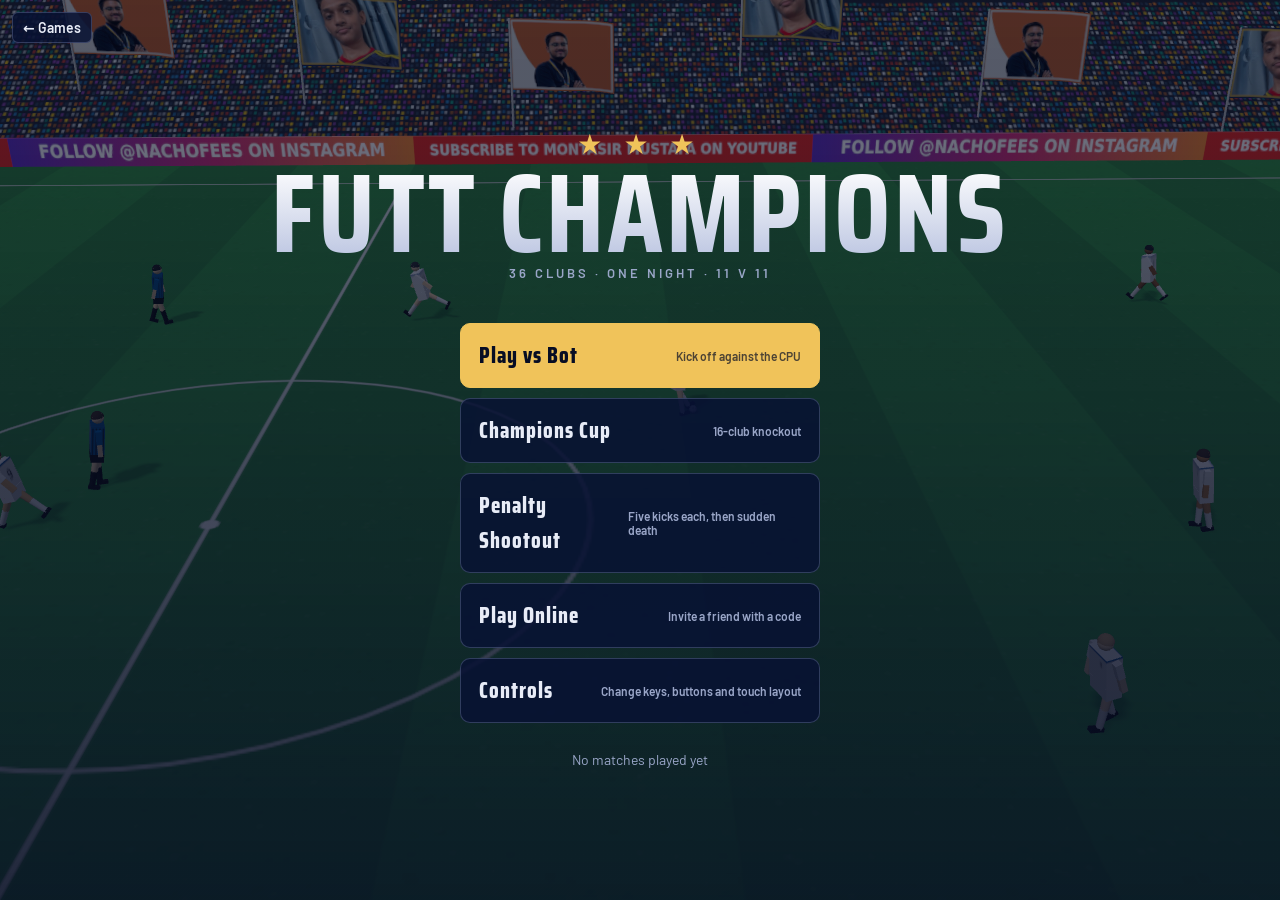
==== commit 3108608a: "Champions: online play works across networks, not just the same Wi-Fi - Direct WebRTC now gets more " ====
--- a/games/champions/index.html
+++ b/games/champions/index.html
@@ -342,6 +342,8 @@
 <script src="js/render.js"></script>
 <script src="js/audio.js"></script>
 <script src="js/input.js"></script>
+<script src="js/netconfig.js"></script>
+<script src="js/relay.js"></script>
 <script src="js/net.js"></script>
 <script src="js/modes.js"></script>
 <script src="js/controls.js"></script>
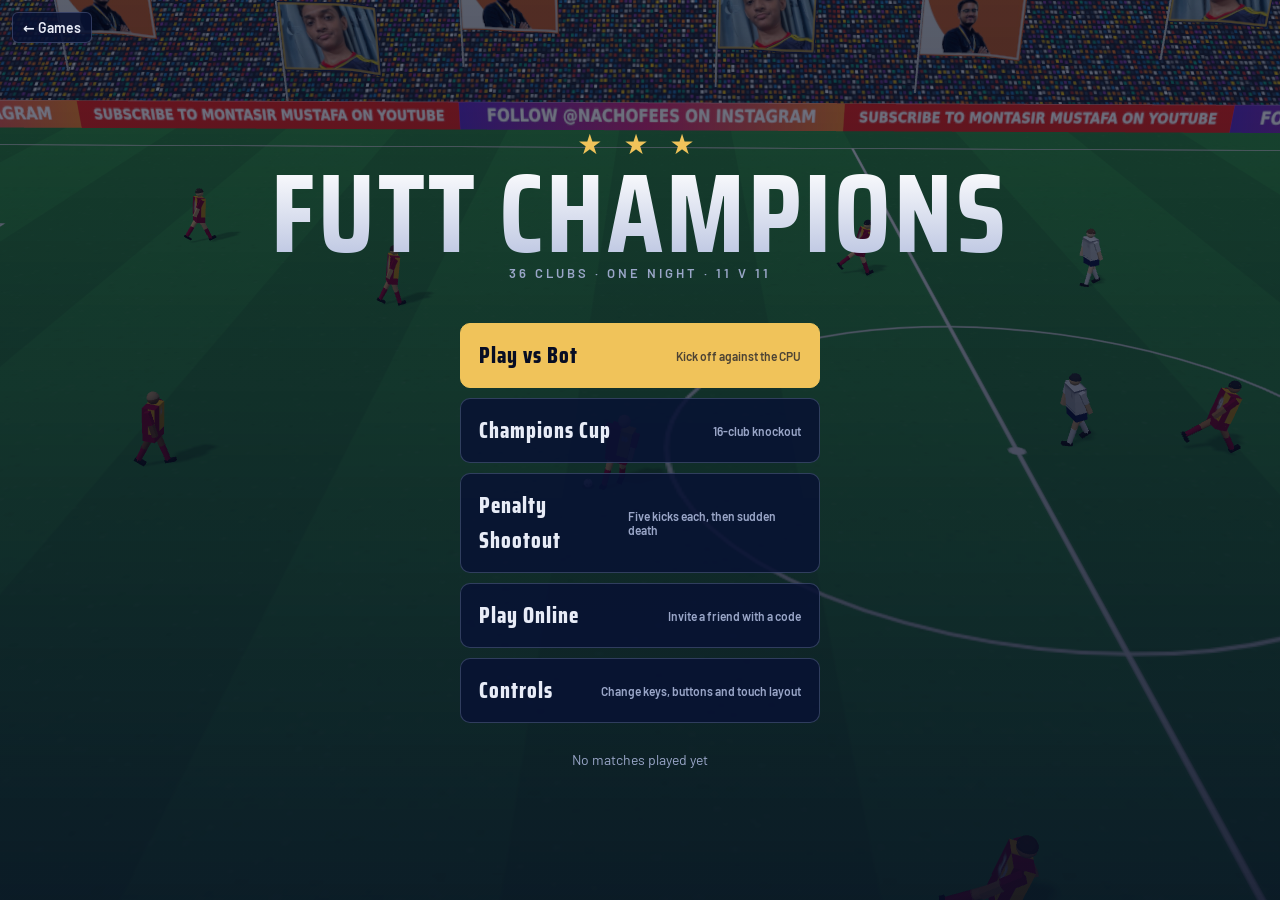
==== commit 0b385f23: "Online play across networks: TURN relay credentials via /api/turn Players could only connect on the " ====
--- a/games/champions/index.html
+++ b/games/champions/index.html
@@ -336,14 +336,13 @@
 
 <script src="../shared/lib/three.min.js"></script>
 <script src="../shared/lib/peerjs.min.js"></script>
+<script src="../shared/lib/ice.js"></script>
 <script src="js/teams.js"></script>
 <script src="js/flags.js"></script>
 <script src="js/sim.js"></script>
 <script src="js/render.js"></script>
 <script src="js/audio.js"></script>
 <script src="js/input.js"></script>
-<script src="js/netconfig.js"></script>
-<script src="js/relay.js"></script>
 <script src="js/net.js"></script>
 <script src="js/modes.js"></script>
 <script src="js/controls.js"></script>
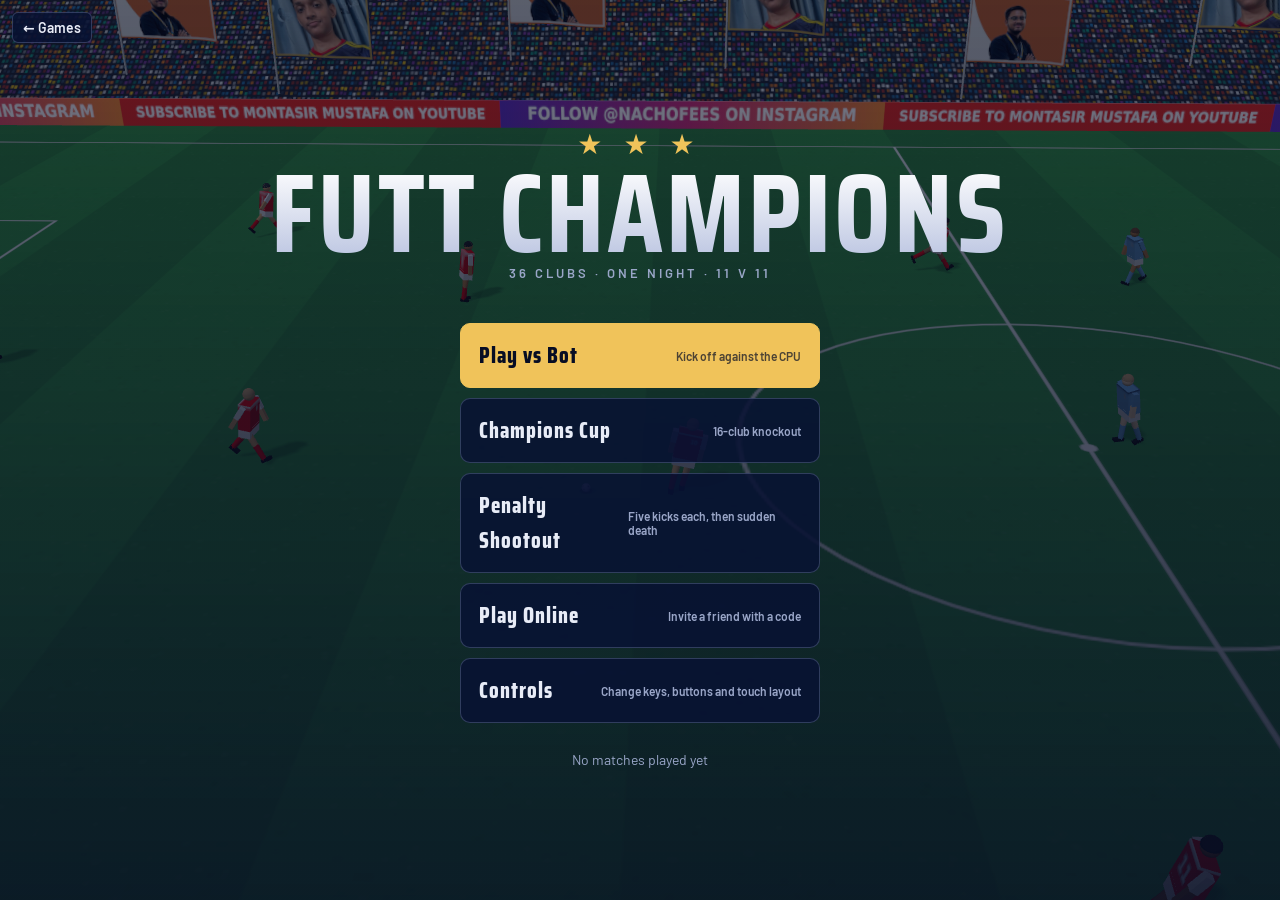
==== commit ef7bdf34: "Merge remote-tracking branch 'origin/claude/bold-goodall-1s31en' into claude/epic-edison-gax9w2 # Co" ====
--- a/games/champions/index.html
+++ b/games/champions/index.html
@@ -336,13 +336,14 @@
 
 <script src="../shared/lib/three.min.js"></script>
 <script src="../shared/lib/peerjs.min.js"></script>
-<script src="../shared/lib/ice.js"></script>
 <script src="js/teams.js"></script>
 <script src="js/flags.js"></script>
 <script src="js/sim.js"></script>
 <script src="js/render.js"></script>
 <script src="js/audio.js"></script>
 <script src="js/input.js"></script>
+<script src="js/netconfig.js"></script>
+<script src="js/relay.js"></script>
 <script src="js/net.js"></script>
 <script src="js/modes.js"></script>
 <script src="js/controls.js"></script>
